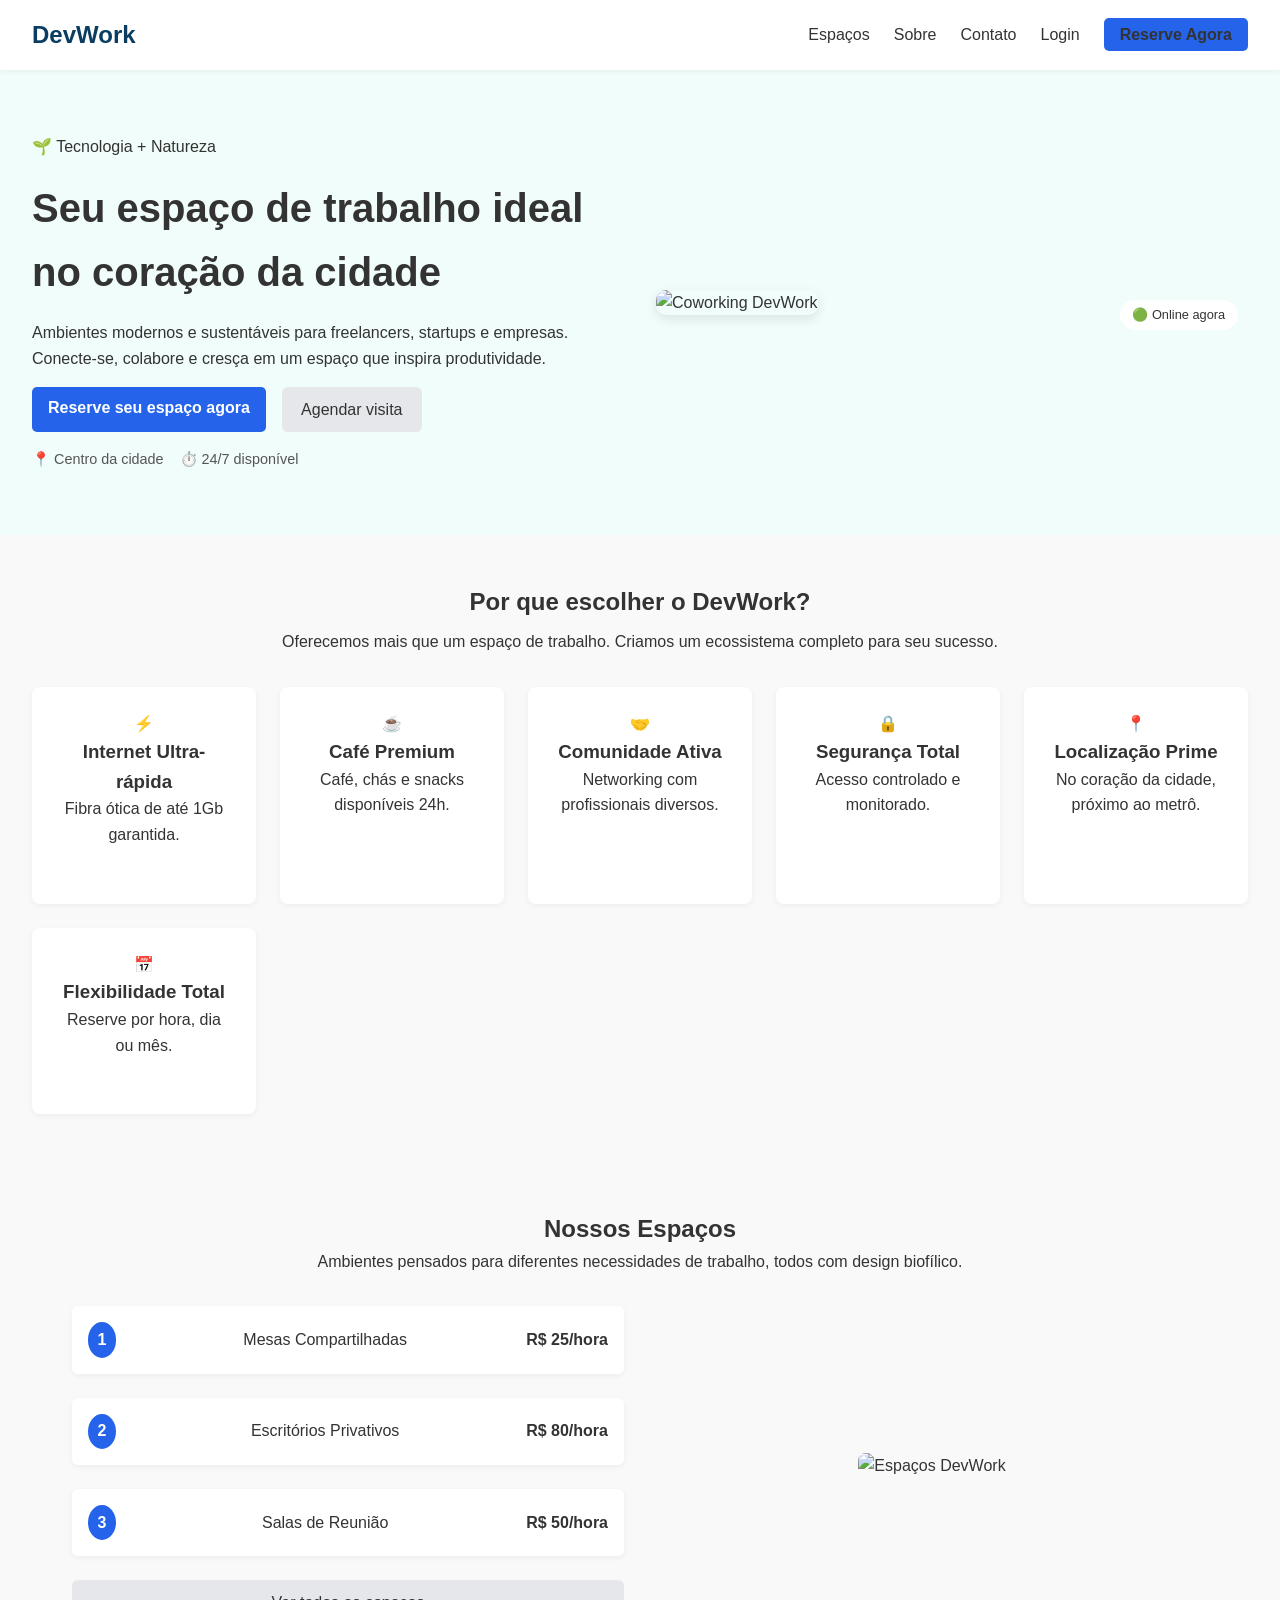
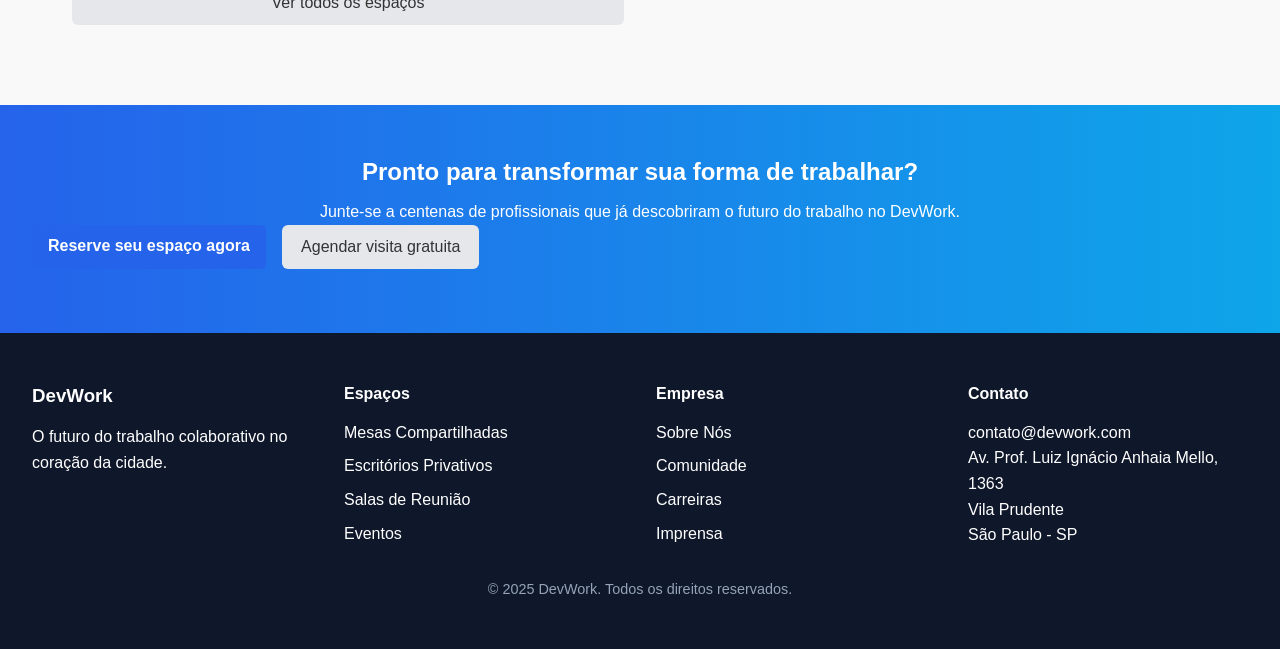
==== index.html @ 4ab864e5 "Arquivos do site" ====
<!DOCTYPE html>
<html lang="pt-BR">
<head>
  <meta charset="UTF-8">
  <meta name="viewport" content="width=device-width, initial-scale=1.0">
  <title>DevWork Coworking</title>
  <link rel="stylesheet" href="style.css">
</head>
<body>
  <!-- ===== NAVBAR ===== -->
  <header class="navbar">
    <div class="logo">DevWork</div>
    <nav>
      <ul>
        <li><a href="espacos.html">Espaços</a></li>
        <li><a href="#sobre">Sobre</a></li>
        <li><a href="contato.html">Contato</a></li>
        <li><a href="#login">Login</a></li>
        <li><a href="#reserva" class="btn-primary">Reserve Agora</a></li>
      </ul>
    </nav>
  </header>

  <!-- ===== HERO ===== -->
  <section class="hero">
    <div class="hero-text">
      <span class="tag">🌱 Tecnologia + Natureza</span>
      <h1>Seu espaço de trabalho ideal no coração da cidade</h1>
      <p>Ambientes modernos e sustentáveis para freelancers, startups e empresas. Conecte-se, colabore e cresça em um espaço que inspira produtividade.</p>
      <div class="hero-buttons">
        <a href="#reserva" class="btn-primary">Reserve seu espaço agora</a>
        <a href="#visita" class="btn-secondary">Agendar visita</a>
      </div>
      <div class="hero-info">
        <span>📍 Centro da cidade</span>
        <span>⏱️ 24/7 disponível</span>
      </div>
    </div>
    <div class="hero-img">
      <img src="img/hero.jpg" alt="Coworking DevWork">
      <div class="status">🟢 Online agora</div>
    </div>
  </section>

  <!-- ===== BENEFÍCIOS ===== -->
  <section class="benefits">
    <h2>Por que escolher o DevWork?</h2>
    <p>Oferecemos mais que um espaço de trabalho. Criamos um ecossistema completo para seu sucesso.</p>
    <div class="card-container">
      <div class="card">⚡ <h3>Internet Ultra-rápida</h3><p>Fibra ótica de até 1Gb garantida.</p></div>
      <div class="card">☕ <h3>Café Premium</h3><p>Café, chás e snacks disponíveis 24h.</p></div>
      <div class="card">🤝 <h3>Comunidade Ativa</h3><p>Networking com profissionais diversos.</p></div>
      <div class="card">🔒 <h3>Segurança Total</h3><p>Acesso controlado e monitorado.</p></div>
      <div class="card">📍 <h3>Localização Prime</h3><p>No coração da cidade, próximo ao metrô.</p></div>
      <div class="card">📅 <h3>Flexibilidade Total</h3><p>Reserve por hora, dia ou mês.</p></div>
    </div>
  </section>

  <!-- ===== ESPAÇOS ===== -->
  <section id="espacos" class="espacos">
    <h2>Nossos Espaços</h2>
    <p>Ambientes pensados para diferentes necessidades de trabalho, todos com design biofílico.</p>
    <div class="espacos-container">
      <div class="espacos-lista">
        <div class="espaco"><span>1</span> Mesas Compartilhadas <b>R$ 25/hora</b></div>
        <div class="espaco"><span>2</span> Escritórios Privativos <b>R$ 80/hora</b></div>
        <div class="espaco"><span>3</span> Salas de Reunião <b>R$ 50/hora</b></div>
        <a href="#espacos" class="btn-secondary">Ver todos os espaços</a>
      </div>
      <div class="espacos-img">
        <img src="img/espaco.jpg" alt="Espaços DevWork">
      </div>
    </div>
  </section>

  <!-- ===== CTA FINAL ===== -->
  <section class="cta">
    <h2>Pronto para transformar sua forma de trabalhar?</h2>
    <p>Junte-se a centenas de profissionais que já descobriram o futuro do trabalho no DevWork.</p>
    <div class="hero-buttons">
      <a href="#reserva" class="btn-primary">Reserve seu espaço agora</a>
      <a href="#visita" class="btn-secondary">Agendar visita gratuita</a>
    </div>
  </section>

  <!-- ===== FOOTER ===== -->
  <footer>
    <div class="footer-grid">
      <div>
        <h3>DevWork</h3>
        <p>O futuro do trabalho colaborativo no coração da cidade.</p>
      </div>
      <div>
        <h4>Espaços</h4>
        <ul>
          <li>Mesas Compartilhadas</li>
          <li>Escritórios Privativos</li>
          <li>Salas de Reunião</li>
          <li>Eventos</li>
        </ul>
      </div>
      <div>
        <h4>Empresa</h4>
        <ul>
          <li>Sobre Nós</li>
          <li>Comunidade</li>
          <li>Carreiras</li>
          <li>Imprensa</li> 
        </ul>
      </div>
      <div>
        <h4>Contato</h4>
        <p>contato@devwork.com</p>
        <p>Av. Prof. Luiz Ignácio Anhaia Mello, 1363<br>Vila Prudente<br>São Paulo - SP</p>
      </div>
    </div>
    <p class="copy">© 2025 DevWork. Todos os direitos reservados.</p>
  </footer>
</body>
</html>
---- style.css ----
/* ===== RESET ===== */
* { margin: 0; padding: 0; box-sizing: border-box; }
body { font-family: Arial, sans-serif; background: #f9f9f9; color: #333; line-height: 1.6; }

/* ===== NAVBAR ===== */
.navbar { display: flex; justify-content: space-between; align-items: center; padding: 1rem 2rem; background: #fff; box-shadow: 0 2px 6px rgba(0,0,0,0.05); position: sticky; top: 0; }
.navbar .logo { font-size: 1.5rem; font-weight: bold; color: #0a3d62; }
.navbar ul { list-style: none; display: flex; gap: 1.5rem; }
.navbar ul li a { text-decoration: none; color: #333; transition: 0.3s; }
.navbar ul li a:hover { color: #0a3d62; }
.btn-primary { background: #2563eb; color: #fff; padding: 0.6rem 1.2rem; border-radius: 6px; text-decoration: none; font-weight: bold; }
.btn-secondary { background: #e5e7eb; color: #333; padding: 0.6rem 1.2rem; border-radius: 6px; text-decoration: none; }

/* ===== HERO ===== */
.hero { display: flex; justify-content: space-between; align-items: center; padding: 4rem 2rem; gap: 2rem; background: #f0fdfa; }
.hero-text { flex: 1; }
.hero-text h1 { font-size: 2.5rem; margin: 1rem 0; }
.hero-text p { margin-bottom: 1rem; }
.hero-buttons { display: flex; gap: 1rem; margin-bottom: 1rem; }
.hero-info { font-size: 0.9rem; color: #555; display: flex; gap: 1rem; }
.hero-img { flex: 1; position: relative; }
.hero-img img { width: 100%; border-radius: 10px; box-shadow: 0 4px 12px rgba(0,0,0,0.1); }
.hero-img .status { position: absolute; top: 10px; right: 10px; background: #fff; padding: 0.3rem 0.8rem; border-radius: 20px; font-size: 0.8rem; }

/* ===== BENEFÍCIOS ===== */
.benefits { padding: 3rem 2rem; text-align: center; }
.benefits h2 { margin-bottom: 0.5rem; }
.benefits p { margin-bottom: 2rem; }
.card-container { display: grid; grid-template-columns: repeat(auto-fit,minmax(200px,1fr)); gap: 1.5rem; }
.card { background: #fff; padding: 1.5rem; border-radius: 8px; box-shadow: 0 2px 6px rgba(0,0,0,0.05); }

/* ===== ESPAÇOS ===== */
.espacos { padding: 3rem 2rem; text-align: center; }
.espacos-container { display: flex; flex-wrap: wrap; gap: 2rem; align-items: center; margin-top: 2rem; }
.espacos-lista { flex: 1; display: flex; flex-direction: column; gap: 1rem; }
.espaco { background: #fff; padding: 1rem; border-radius: 6px; box-shadow: 0 2px 6px rgba(0,0,0,0.05); display: flex; justify-content: space-between; align-items: center; }
.espaco span { font-weight: bold; background: #2563eb; color: #fff; padding: 0.3rem 0.6rem; border-radius: 50%; margin-right: 0.5rem; }
.espacos-img { flex: 1; }
.espacos-img img { width: 100%; border-radius: 8px; }

/* ===== CTA ===== */
.cta { background: linear-gradient(to right, #2563eb, #0ea5e9); color: #fff; text-align: center; padding: 3rem 2rem; }
.cta h2 { margin-bottom: 0.5rem; }

/* ===== FOOTER ===== */
footer { background: #0f172a; color: #fff; padding: 3rem 2rem; }
.footer-grid { display: grid; grid-template-columns: repeat(auto-fit, minmax(200px,1fr)); gap: 2rem; margin-bottom: 1.5rem; }
footer h3, footer h4 { margin-bottom: 0.8rem; }
footer ul { list-style: none; padding: 0; }
footer ul li { margin-bottom: 0.5rem; }
footer p.copy { text-align: center; font-size: 0.9rem; color: #94a3b8; }


/* ===== HERO CONTATO ===== */
.hero-contato {
  background: #eafdf6;
  text-align: center;
  padding: 4rem 2rem;
}
.hero-contato h1 {
  font-size: 2.2rem;
  margin-bottom: 1rem;
}
.hero-contato p {
  color: #555;
  max-width: 700px;
  margin: 0 auto;
}

/* ===== SEÇÃO CONTATO ===== */
.contato-info {
  display: flex;
  gap: 2rem;
  padding: 3rem 2rem;
  max-width: 1200px;
  margin: auto;
}
.info-box, .form-box {
  flex: 1;
}
.info-box .card {
  background: #fff;
  padding: 1rem;
  border-radius: 8px;
  box-shadow: 0 2px 6px rgba(0,0,0,0.08);
  margin-bottom: 1rem;
}
.form-box form {
  display: flex;
  flex-direction: column;
  gap: 1rem;
}
.form-box input, .form-box textarea {
  padding: 0.8rem;
  border: 1px solid #ddd;
  border-radius: 5px;
}
.form-box button {
  background: #2563eb;
  color: #fff;
  padding: 0.8rem;
  border: none;
  border-radius: 5px;
  cursor: pointer;
}
.form-box button:hover {
  background: #1e4ed8;
}

/* ===== MAPA ===== */
.mapa {
  text-align: center;
  padding: 3rem 2rem;
}
.mapa h2 {
  margin-bottom: 0.5rem;
}
.mapa iframe {
  margin-top: 1rem;
  border-radius: 10px;
}

/* ===== HERO ESPAÇOS ===== */
.hero-espacos {
  text-align: center;
  padding: 3rem 2rem;
  background: #f9fdfb;
}

/* ===== CONTAINER ===== */
.espacos-container {
  display: flex;
  gap: 2rem;
  padding: 2rem;
  max-width: 1200px;
  margin: auto;
}

/* FILTROS */
.filtros {
  width: 250px;
  background: #fff;
  padding: 1rem;
  border-radius: 8px;
  box-shadow: 0 2px 6px rgba(0,0,0,0.1);
}
.filtros h3 { margin-bottom: 1rem; }
.filtros label { display: block; margin: 0.8rem 0 0.3rem; font-weight: bold; }
.filtros input, .filtros select {
  width: 100%;
  padding: 0.5rem;
  border: 1px solid #ddd;
  border-radius: 5px;
}

/* LISTA */
.espacos-lista {
  flex: 1;
  display: grid;
  grid-template-columns: repeat(auto-fill, minmax(280px, 1fr));
  gap: 1.5rem;
}

/* CARD */
.espaco-card {
  background: #fff;
  border-radius: 10px;
  box-shadow: 0 2px 8px rgba(0,0,0,0.08);
  padding: 1rem;
  display: flex;
  flex-direction: column;
}
.espaco-card img {
  width: 100%;
  height: 150px;
  object-fit: cover;
  border-radius: 8px;
  margin-bottom: 1rem;
}
.espaco-card h3 { margin-bottom: 0.5rem; }
.espaco-card .tags span {
  background: #f1f5f9;
  padding: 0.3rem 0.6rem;
  border-radius: 5px;
  font-size: 0.8rem;
  margin-right: 0.3rem;
}
.preco {
  font-size: 1.2rem;
  font-weight: bold;
  margin: 0.8rem 0;
}
.card-actions {
  margin-top: auto;
  display: flex;
  gap: 0.5rem;
}
.btn-outline {
  border: 1px solid #2563eb;
  background: transparent;
  color: #2563eb;
  padding: 0.5rem 1rem;
  border-radius: 5px;
  cursor: pointer;
}
.btn-outline:hover { background: #eff6ff; }
.btn-primary {
  background: #2563eb;
  color: #fff;
  padding: 0.5rem 1rem;
  border: none;
  border-radius: 5px;
  cursor: pointer;
}
.btn-primary:hover { background: #1e4ed8; }
.btn-disabled {
  background: #e5e7eb;
  color: #6b7280;
  padding: 0.5rem 1rem;
  border-radius: 5px;
  cursor: not-allowed;
}
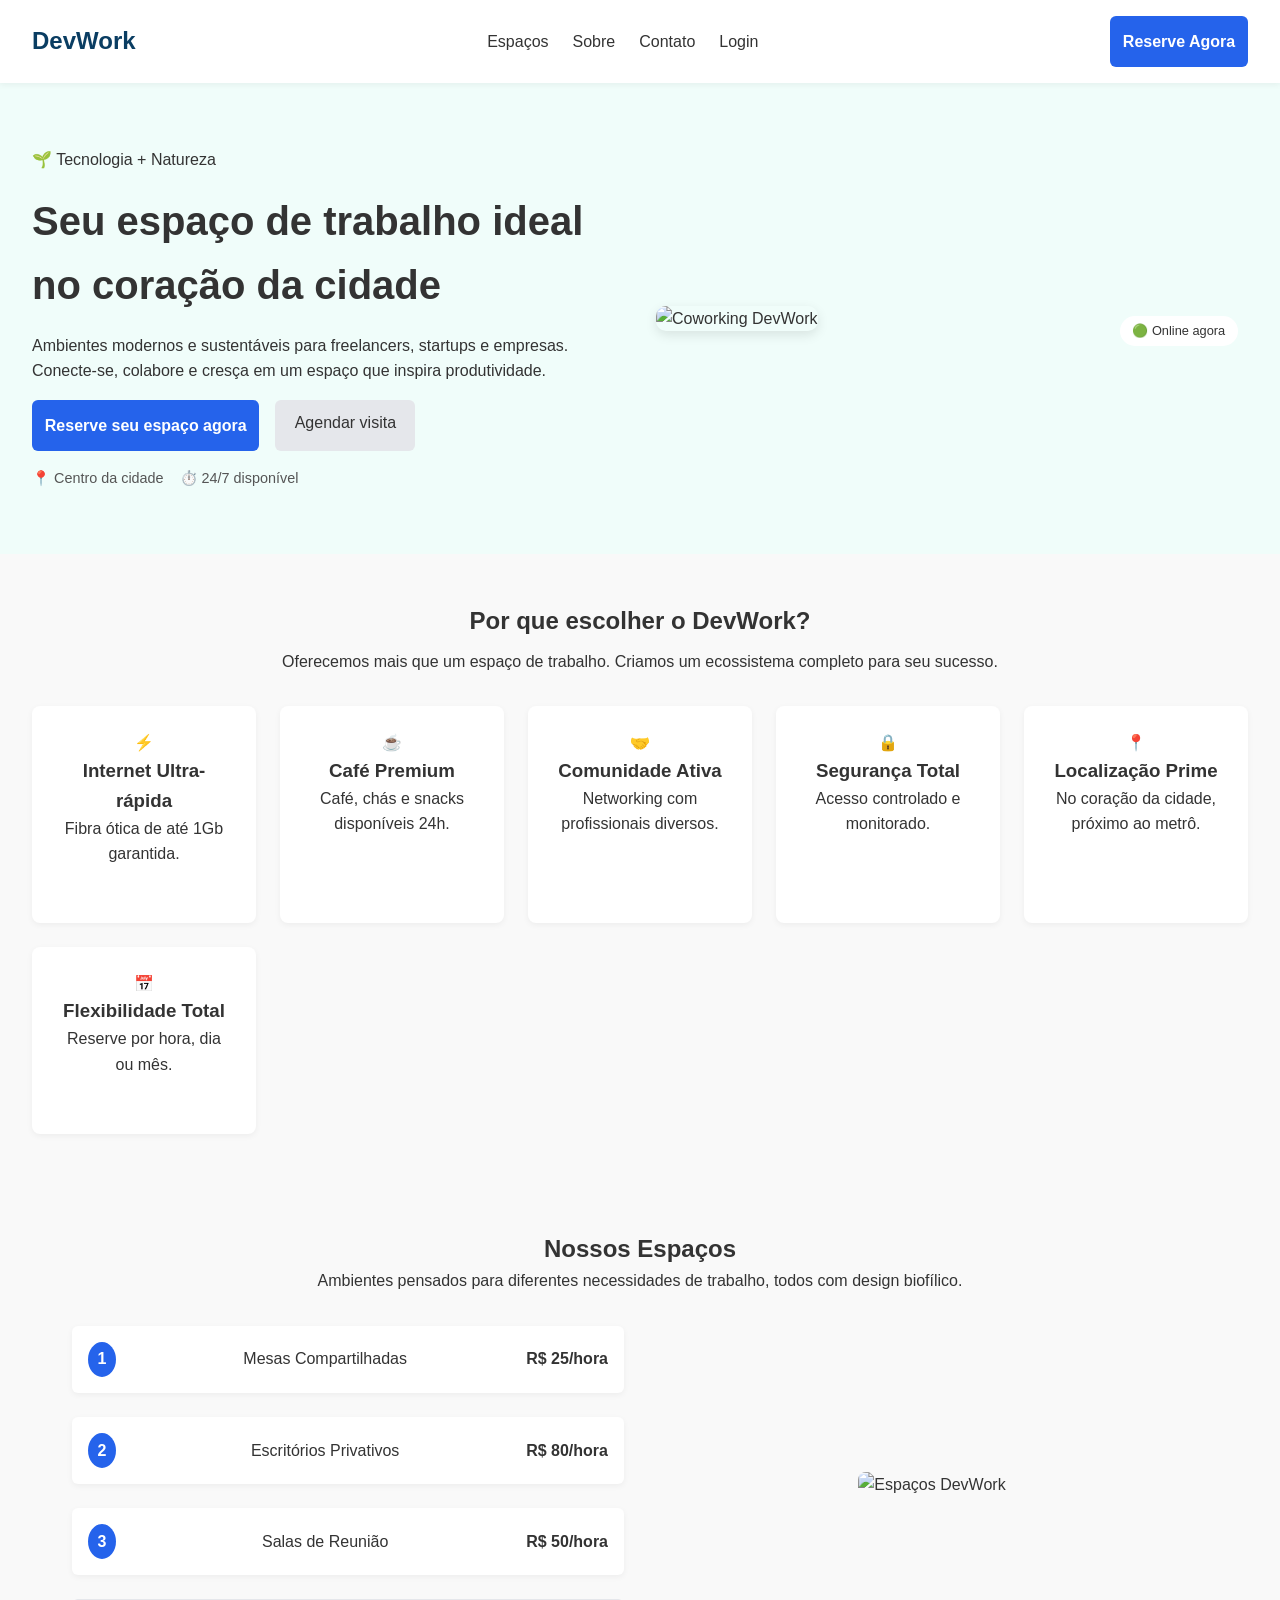
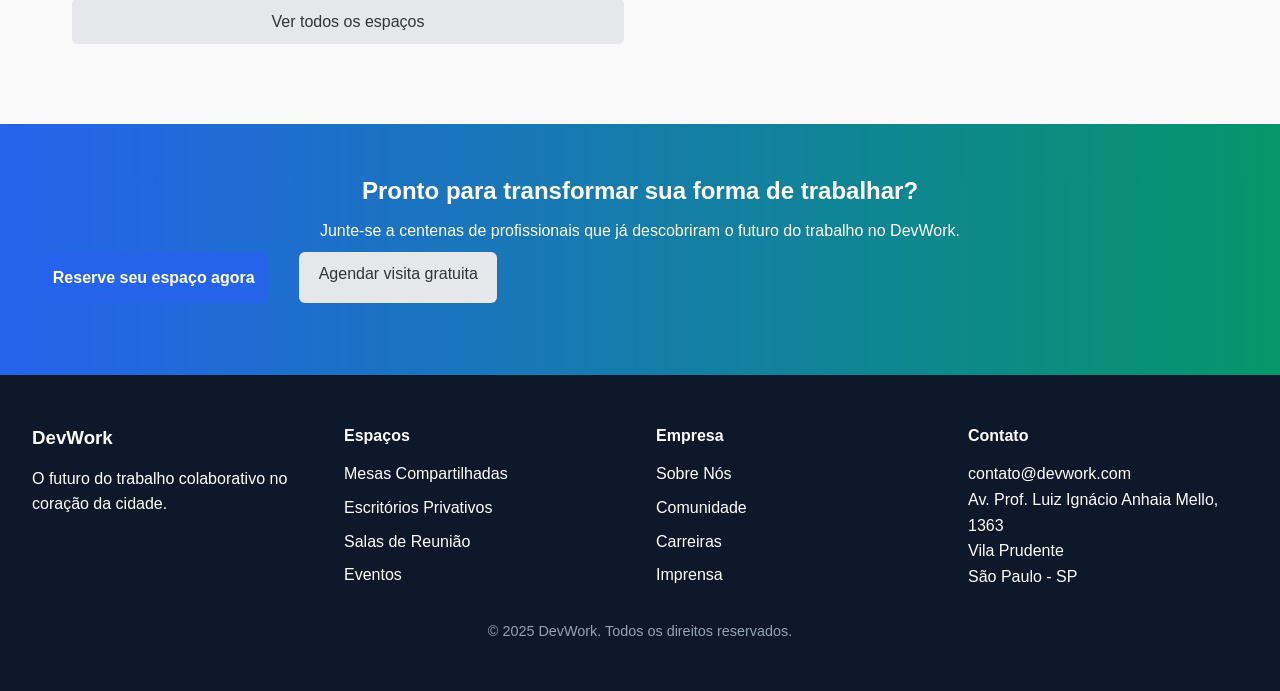
==== commit 84f4eb10: "SITE_BASE Base do site" ====
--- a/index.html
+++ b/index.html
@@ -7,19 +7,22 @@
   <link rel="stylesheet" href="style.css">
 </head>
 <body>
-  <!-- ===== NAVBAR ===== -->
-  <header class="navbar">
-    <div class="logo">DevWork</div>
-    <nav>
-      <ul>
-        <li><a href="espacos.html">Espaços</a></li>
-        <li><a href="#sobre">Sobre</a></li>
-        <li><a href="contato.html">Contato</a></li>
-        <li><a href="#login">Login</a></li>
-        <li><a href="#reserva" class="btn-primary">Reserve Agora</a></li>
-      </ul>
-    </nav>
-  </header>
+ <!-- ===== NAVBAR ===== -->
+<header class="navbar">
+  <div class="logo">
+    <span>DevWork</span>
+  </div>
+  <nav class="menu">
+    <ul>
+      <li><a href="espacos.html">Espaços</a></li>
+      <li><a href="sobre.html">Sobre</a></li>
+      <li><a href="contato.html">Contato</a></li>
+      <li><a href="login.html">Login</a></li>
+    </ul>
+  </nav>
+  <a href="espacos.html" class="btn-primary">Reserve Agora</a>
+</header>
+
 
   <!-- ===== HERO ===== -->
   <section class="hero">
--- a/style.css
+++ b/style.css
@@ -220,3 +220,198 @@
   border-radius: 5px;
   cursor: not-allowed;
 }
+
+/* ===== HERO SOBRE ===== */
+.hero-sobre {
+  background: #eafdf6;
+  text-align: center;
+  padding: 4rem 2rem;
+}
+.hero-sobre .tag {
+  display: inline-block;
+  background: #bbf7d0;
+  color: #047857;
+  padding: 0.3rem 0.8rem;
+  border-radius: 15px;
+  font-size: 0.8rem;
+  margin-bottom: 1rem;
+}
+.hero-sobre h1 { font-size: 2.2rem; margin-bottom: 1rem; }
+
+/* ===== MVV ===== */
+.mvv {
+  display: flex;
+  gap: 2rem;
+  justify-content: center;
+  padding: 3rem 2rem;
+}
+.mvv .card {
+  background: #fff;
+  flex: 1;
+  padding: 1.5rem;
+  border-radius: 10px;
+  box-shadow: 0 2px 8px rgba(0,0,0,0.08);
+  text-align: center;
+}
+
+/* ===== JORNADA ===== */
+.jornada {
+  display: flex;
+  align-items: center;
+  gap: 2rem;
+  padding: 3rem 2rem;
+  max-width: 1200px;
+  margin: auto;
+}
+.jornada ul { margin-top: 1rem; }
+.jornada li { margin-bottom: 0.5rem; }
+.jornada-img img { width: 100%; border-radius: 10px; }
+
+/* ===== EQUIPE ===== */
+.equipe { text-align: center; padding: 3rem 2rem; }
+.equipe-grid {
+  display: flex;
+  gap: 2rem;
+  justify-content: center;
+  margin-top: 2rem;
+}
+.equipe-grid .card {
+  background: #fff;
+  padding: 1rem;
+  border-radius: 10px;
+  box-shadow: 0 2px 8px rgba(0,0,0,0.08);
+  max-width: 250px;
+}
+.equipe-grid img {
+  width: 100%;
+  height: 200px;
+  object-fit: cover;
+  border-radius: 8px;
+  margin-bottom: 1rem;
+}
+
+/* ===== COMPROMISSO ===== */
+.sustentavel {
+  text-align: center;
+  background: #f0fdf4;
+  padding: 3rem 2rem;
+}
+.sustentavel .indicadores {
+  display: flex;
+  justify-content: center;
+  gap: 2rem;
+  margin-top: 1.5rem;
+}
+.sustentavel .indicadores div {
+  background: #fff;
+  padding: 1rem 2rem;
+  border-radius: 10px;
+  box-shadow: 0 2px 6px rgba(0,0,0,0.08);
+}
+
+/* ===== CTA ===== */
+.cta {
+  text-align: center;
+  padding: 3rem 2rem;
+  background: linear-gradient(90deg,#2563eb,#059669);
+  color: #fff;
+}
+.cta a {
+  margin: 0.5rem;
+  display: inline-block;
+}
+
+/* ===== PÁGINAS DE LOGIN / CADASTRO ===== */
+.auth-body {
+  background: #f0fdf4;
+  font-family: Arial, sans-serif;
+  display: flex;
+  flex-direction: column;
+  align-items: center;
+  padding: 2rem;
+}
+
+.back-link {
+  align-self: flex-start;
+  margin-bottom: 1rem;
+  color: #2563eb;
+  text-decoration: none;
+}
+.back-link:hover { text-decoration: underline; }
+
+.auth-container {
+  background: #fff;
+  padding: 2rem;
+  border-radius: 12px;
+  box-shadow: 0 2px 10px rgba(0,0,0,0.1);
+  max-width: 400px;
+  width: 100%;
+  text-align: center;
+}
+.logo-circle {
+  width: 60px;
+  height: 60px;
+  margin: auto;
+  background: #06b6d4;
+  color: #fff;
+  border-radius: 50%;
+  display: flex;
+  align-items: center;
+  justify-content: center;
+  font-weight: bold;
+  font-size: 1.2rem;
+  margin-bottom: 1rem;
+}
+.auth-container h2 { margin-bottom: 0.5rem; }
+.auth-container p { color: #555; font-size: 0.9rem; margin-bottom: 1.5rem; }
+
+.auth-container form {
+  display: flex;
+  flex-direction: column;
+  gap: 0.8rem;
+  text-align: left;
+}
+.auth-container label { font-size: 0.85rem; color: #333; }
+.auth-container input {
+  padding: 0.8rem;
+  border: 1px solid #ddd;
+  border-radius: 6px;
+}
+.options {
+  display: flex;
+  justify-content: space-between;
+  align-items: center;
+}
+.options a { font-size: 0.85rem; color: #2563eb; }
+
+.btn-primary {
+  background: #2563eb;
+  color: #fff;
+  border: none;
+  border-radius: 6px;
+  padding: 0.8rem;
+  cursor: pointer;
+  font-size: 1rem;
+}
+.btn-primary:hover { background: #1e4ed8; }
+
+.credenciais {
+  background: #f9fafb;
+  padding: 0.8rem;
+  border-radius: 8px;
+  margin-top: 1rem;
+  font-size: 0.85rem;
+  text-align: left;
+}
+.credenciais.admin {
+  background: #fff7ed;
+  border: 1px solid #fbbf24;
+}
+
+.switch {
+  margin-top: 1rem;
+  font-size: 0.9rem;
+}
+.switch a { color: #2563eb; }
+
+
